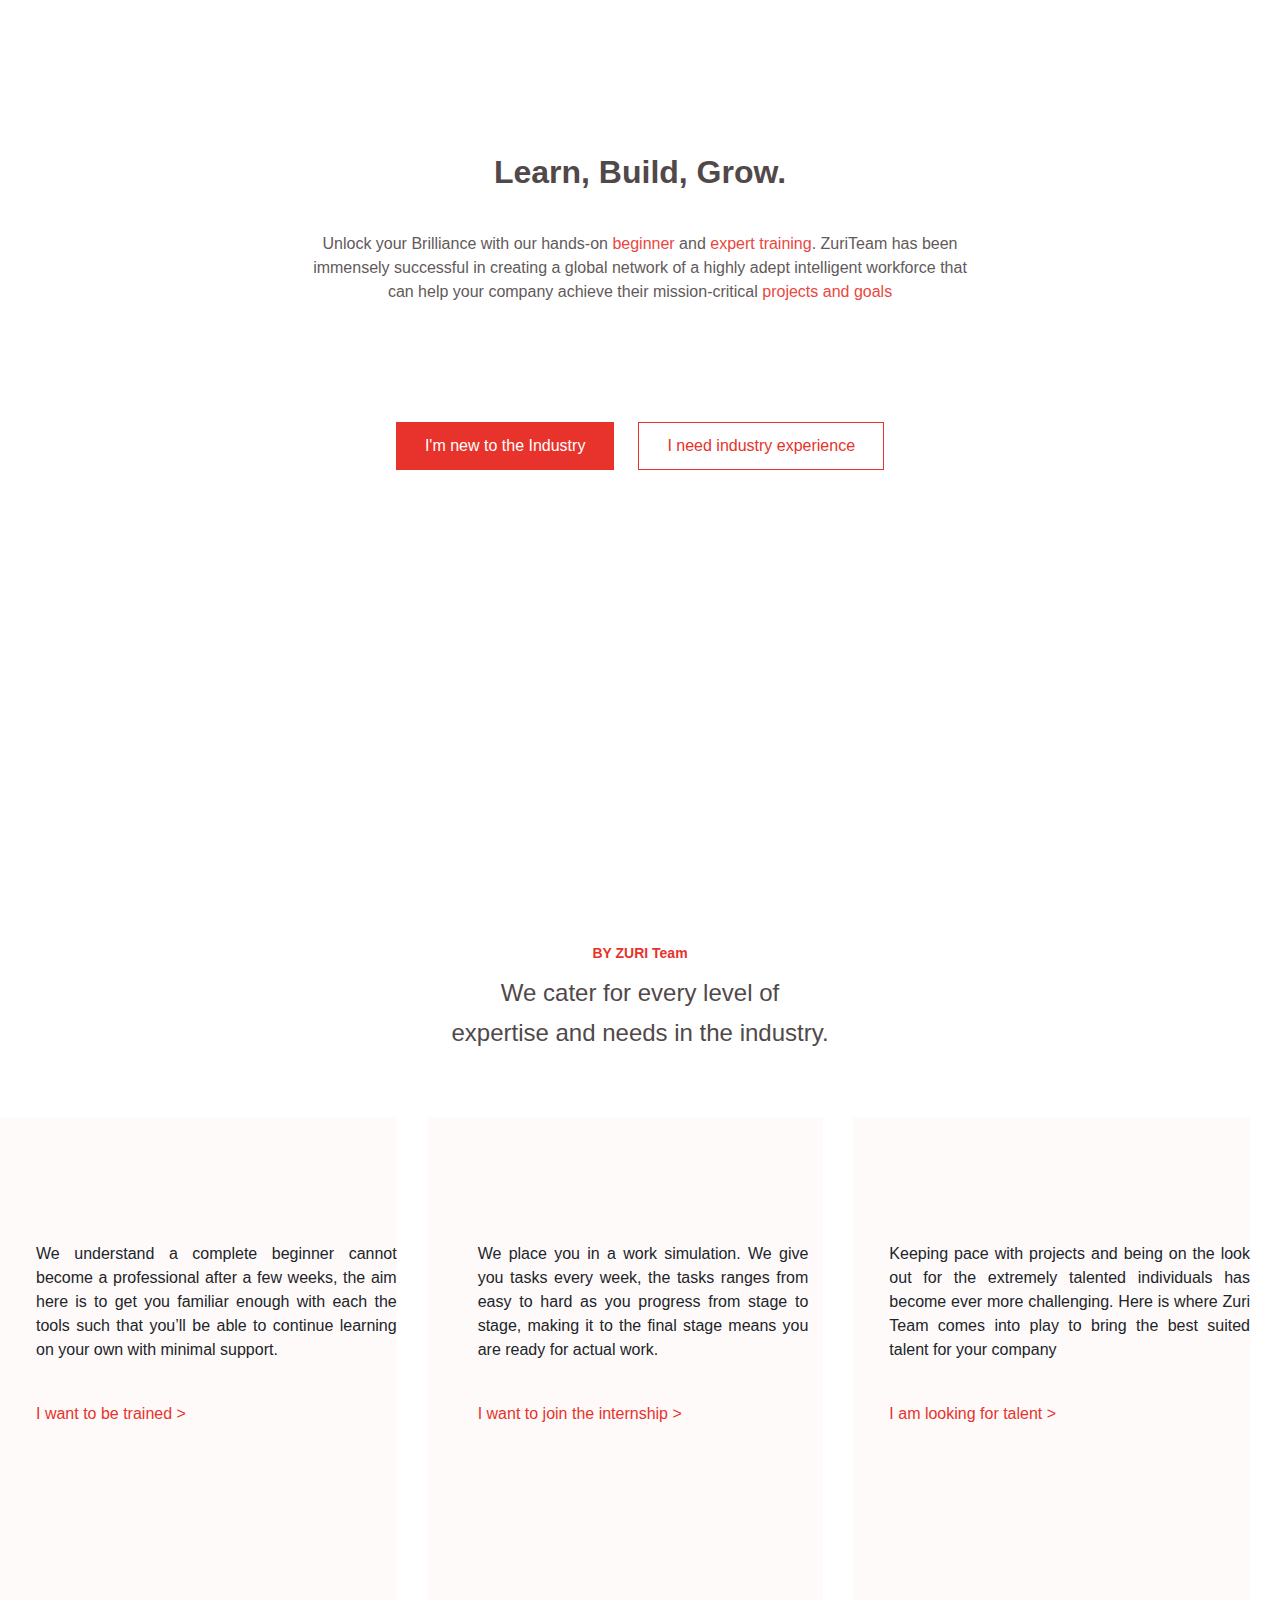
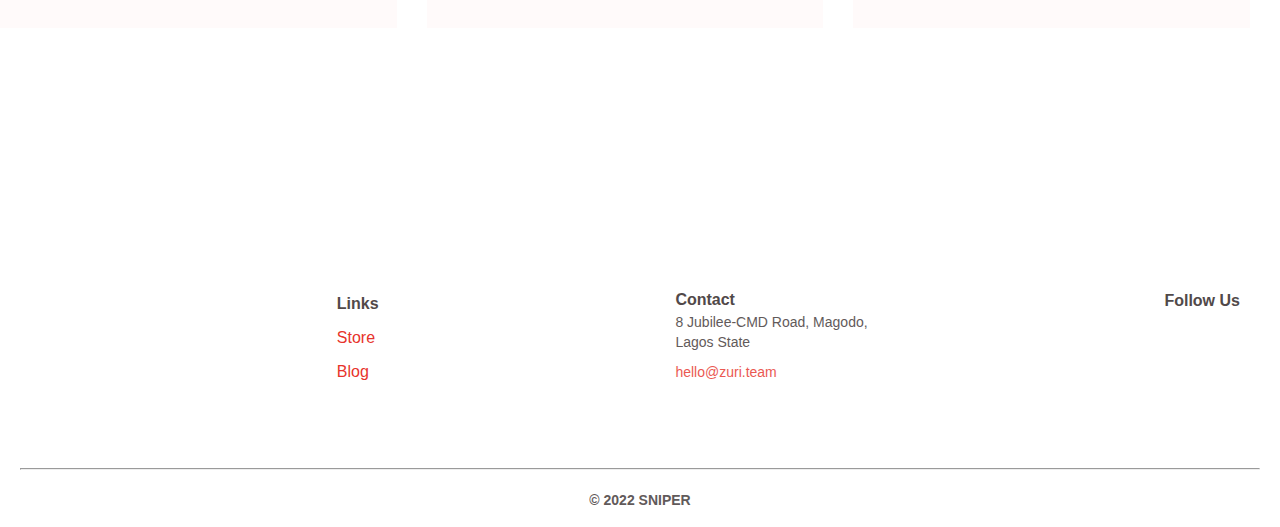
==== index.html @ eecaec51 "first commit" ====
<!DOCTYPE html>
<html lang="en">

<head>
    <meta charset="UTF-8">
    <meta http-equiv="X-UA-Compatible" content="IE=edge">
    <meta name="viewport" content="width=device-width, initial-scale=1.0">
    <link rel="stylesheet" href="style.css">
    <title>ZURI| Learn, Buid, Grow.</title>
</head>

<body>

    <main>
        <section class="section-1">
            <div class="center">
                <img src="https://zuri.team/img/zuri-logo-full.svg" alt="" class="logo">
            </div>
            <div class="section-1-desc">
                <h1>Learn, Build, Grow.</h1>
                <p>Unlock your Brilliance with our hands-on <a href="#">beginner</a> and <a href="#">expert
                        training</a>.
                    ZuriTeam has been immensely successful in creating a global network of a highly adept intelligent
                    workforce that can help your company achieve their mission-critical <a href="#">projects and
                        goals</a>
                </p>
            </div>


            <div class="btn">
                <a href="#" class="red">I'm new to the Industry</a> <br>
                <a href="#" class="white">I need industry experience</a>
            </div>
        </section>

        <section class="section-2">
            <div class="section-2-desc">
                <h4>BY ZURI Team</h4>
                <p>We cater for every level of <br> expertise and needs in the industry.</p>
            </div>


            <div class="cards">
                <div class="card">
                    <img src="https://res.cloudinary.com/dafsch2zs/image/upload/v1596628122/Zuri%20Landing/left_bvmv7q.png" alt="" class="bg">
                    <div class="card-one">
                        <img src="https://zuri.team/img/zuri-training-img.svg" alt="" class="training">
                        <p>We understand a complete beginner cannot become a professional after a few weeks, the aim here is
                            to get you familiar enough with each the tools such that you’ll be able to continue learning on
                            your own with minimal support.</p>
    
                        <a href="#">I want to be trained ></a>
                    </div>
                </div>
                
                <div class="card">
                    <div class="card-two">
                        <img src="https://zuri.team/img/zuri-internship-img.svg" alt="" class="internship">
                        <p>We place you in a work simulation. We give you tasks every week, the tasks ranges from easy to
                            hard as you progress from stage to stage, making it to the final stage means you are ready for
                            actual work.</p>
    
                        <a href="#">I want to join the internship ></a>
                    </div>
                </div>
                
                <div class="card">
                    <img src="https://res.cloudinary.com/dafsch2zs/image/upload/v1596628122/Zuri%20Landing/right_yz6hn3.png" alt="" class="bg2">
                    <div class="card-three">
                        <img src="https://zuri.team/img/zuri-talent-img.svg" alt="" class="talent">
                        <p>Keeping pace with projects and being on the look out for the extremely talented individuals has
                            become ever more challenging. Here is where Zuri Team comes into play to bring the best suited
                            talent for your company</p>
    
                        <a href="#">I am looking for talent ></a>
                    </div>
                </div>
                
            </div>
        </section>

        <footer>
            <div class="footer-body">
                <img src="https://zuri.team/img/zuri-logo-full.svg" alt="" class="logo">

                <div class="links">
                    <h5>Links</h5>
                    <ul>
                        <li><a href="#">Store</a></li>
                        <li><a href="#">Blog</a></li>
                    </ul>
                </div>

                <div class="contact">
                    <h5>Contact</h5>
                    <ul>
                        <li>8 Jubilee-CMD Road, Magodo,<br> Lagos State</li>
                        <li><a href="#">hello@zuri.team</a></li>
                    </ul>
                </div>

                <div class="socials">
                    <h5>Follow Us</h5>
                    <a href="#">
                        <img src="https://zuri.team/img/fb.png" alt="">
                    </a>
                    <a href="#">
                        <img src="https://zuri.team/img/twitter.png" alt="">
                    </a>
                    <a href="#">
                        <img src="https://zuri.team/img/IG.png" alt="">
                    </a>
                    <a href="#">
                        <img src="https://zuri.team/img/in.png" alt="">
                    </a>
                </div>
            </div>

            <div>
                <hr class="line">
            </div>

            <div class="footer-bottom">
                <p> © 2022 SNIPER </p>
            </div>
        </footer>
    </main>
</body>

</html>
---- style.css ----
@import url('http://fonts.cdnfonts.com/css/averta-blackitalic');
*{
    margin: 0;
    padding: 0;
    box-sizing: border-box;
}

body{
    font-size: 1rem;
    font-weight: 400;
    line-height: 1.5;
    text-align: left;
    color: #212529;
    text-align: left;
    background-color: #fff;
    font-family: 'Averta-Regular', sans-serif;
}

.section-1{
    height: 800px;
    background-image: url(https://zuri.team/img/hero-bg.svg);
    background-size: cover;
    background-position: center center;
    background-repeat: no-repeat;
}

.center{
    margin: auto;
    display: flex;
    padding-top: 69px;
    margin-bottom: 69px;
}

.center img{
    margin: auto;
}

img{
    vertical-align: middle;
    border-style: none;
}

.section-1-desc{
    padding: 10px;
    max-width: 700px;
    margin: 0 auto;
    text-align: center;
    /* font-family: ; */
}

.section-1-desc h1{
    font-size: 32px;
    line-height: 48px;
    text-align: center;
    font-weight: 800;
    color: #514949;
    margin-bottom: 36px;
}

.section-1-desc p{
    font-size: 16px;
    line-height: 24px;
    color: #514949;
    opacity: .9;
}

p{
    margin-bottom: 1rem;
}

a{
    color: #e7332b;
    text-decoration: none;
}

.btn{
    margin-top: 92px;
    display: flex;
    justify-content: center;
    align-items: center;
}

.red {
    cursor: pointer;
    background-color: #e7332b;
    color: #fff;
    margin-right: 24px;
    padding: 11px 28px;
    border: 1px solid #e7332b;
}

.red:hover,
.red:focus{
    background-color: #fff;
    color: #e7332b;
}

.section-2{
    margin: 0 auto;
    padding-top: 0;
    max-width: 1440px;
    text-align: center;
    width: 100%;
    padding-left: 15px;
    padding-right: 15px;
}

.section-2-desc h4{
    font-size: 14px;
    line-height: 24px;
    color: #e7332b;
    margin-top: 141px;
}

.section-2-desc p{
    font-size: 24px;
    line-height: 40px;
    text-align: center;
    color: #514949;
    margin-top: 8px;
    margin-bottom: 64px;
}

.white{
    cursor: pointer;
    background-color: #fff;
    color: #e7332b;
    padding: 11px 28px;
    border: 1px solid #e7332b;
}

.white:hover,
.white:focus{
    background-color: #e7332b;
    color: #fff;
}

.cards{
    display: flex;
    justify-content: space-evenly;
    align-items: center;
    /* flex-wrap: wrap; */
    /* width: 80%; */
    margin: 0 auto;
    margin-right: -15px;
    margin-left: -15px;
}

.card{
    position: relative;
    z-index: 1;
    height: 511px;
    width: 70%;
    margin-right: 30px;
    /* border: 1px solid red; */
    background-color: #fffafa;
    padding: 61px 0px 82px 36px;
}

.bg{
    width: 100%;
    position: absolute;
    left: -120px;
    top: -75px;
    z-index: -1;
}

.card-one,
.card-two,
.card-three{
    text-align: justify;
}

.card-one p,
.card-two p,
.card-three p{
    margin-top: 40px;
    margin-bottom: 40px;
}

.card-two{
    position: relative;
    /* width: 100%; */
    padding-right: 15px;
    padding-left: 15px;
}

.bg2{
    width: 90%;
    position: absolute;
    right: -120px;
    top: -75px;
    z-index: -1;
}

footer{
    margin-top: 215px;
    max-width: 1240px;
    margin-left: auto;
    margin-right: auto;
    display: block;
}

.footer-body{
    display: flex;
    justify-content: space-between;
    align-items: center;
    flex-wrap: wrap;
    margin-bottom: 56px;
    padding: 20px;
}

.footer-body h5{
    font-size: 16px;
    font-weight: bold;
    line-height: 24px;
    color: #514949; 
}

footer .logo{
    margin-bottom: 40px;
}

.links{
    margin-top: 20px;
}

.contact{
    margin-top: 25px;
}

.socials{
    margin-bottom: 30px;
}

.links li{
    list-style: none;
    margin-top: 10px;
}

.contact li{
    font-size: 14px;
    line-height: 20px;
    color: #514949;
    opacity: .9;
    list-style: none;
    margin-bottom: 10px;
}

.contact a{
    font-size: 14px;
    line-height: 20px;
    opacity: .9;
    list-style: none;
    margin-bottom: 10px;
}

.socials img{
    width: 18px;
    margin-right: 5px;
}

.footer-bottom{
    text-align: center;
    font-size: 14px;
    font-weight: bold;
    color: #514949;
    opacity: .9;
    margin-top: 20px;
}

@media screen and (max-width: 1024px) {
    .bg, .bg2{
        display: none;
    }

    .card:nth-child(1){
        margin-left: 30px;
    }

    footer{
        width: 90%;
    }

}

@media screen and (max-width: 768px) {
    .btn{
        flex-direction: column;
        text-align: center;
    }

    .white{
        padding: 11px 40px;
    }

    .cards{
        flex-direction: column;
    }

    .card{
        width: 90%;
        margin-top: 40px;
        height: 400px;
    }

    .card:nth-child(2),
    .card:nth-child(3){
        margin-left: 30px;
    }

    .footer-body{
        flex-direction: column;
    }

    .footer-body h5{
        font-size: 24px;
    }

    .contact{
        text-align: center;
    }

    .socials{
        margin-top: 20px;
    }

}

@media screen and (max-width: 425px) {
    .card{
        height: 500px;
    }
}
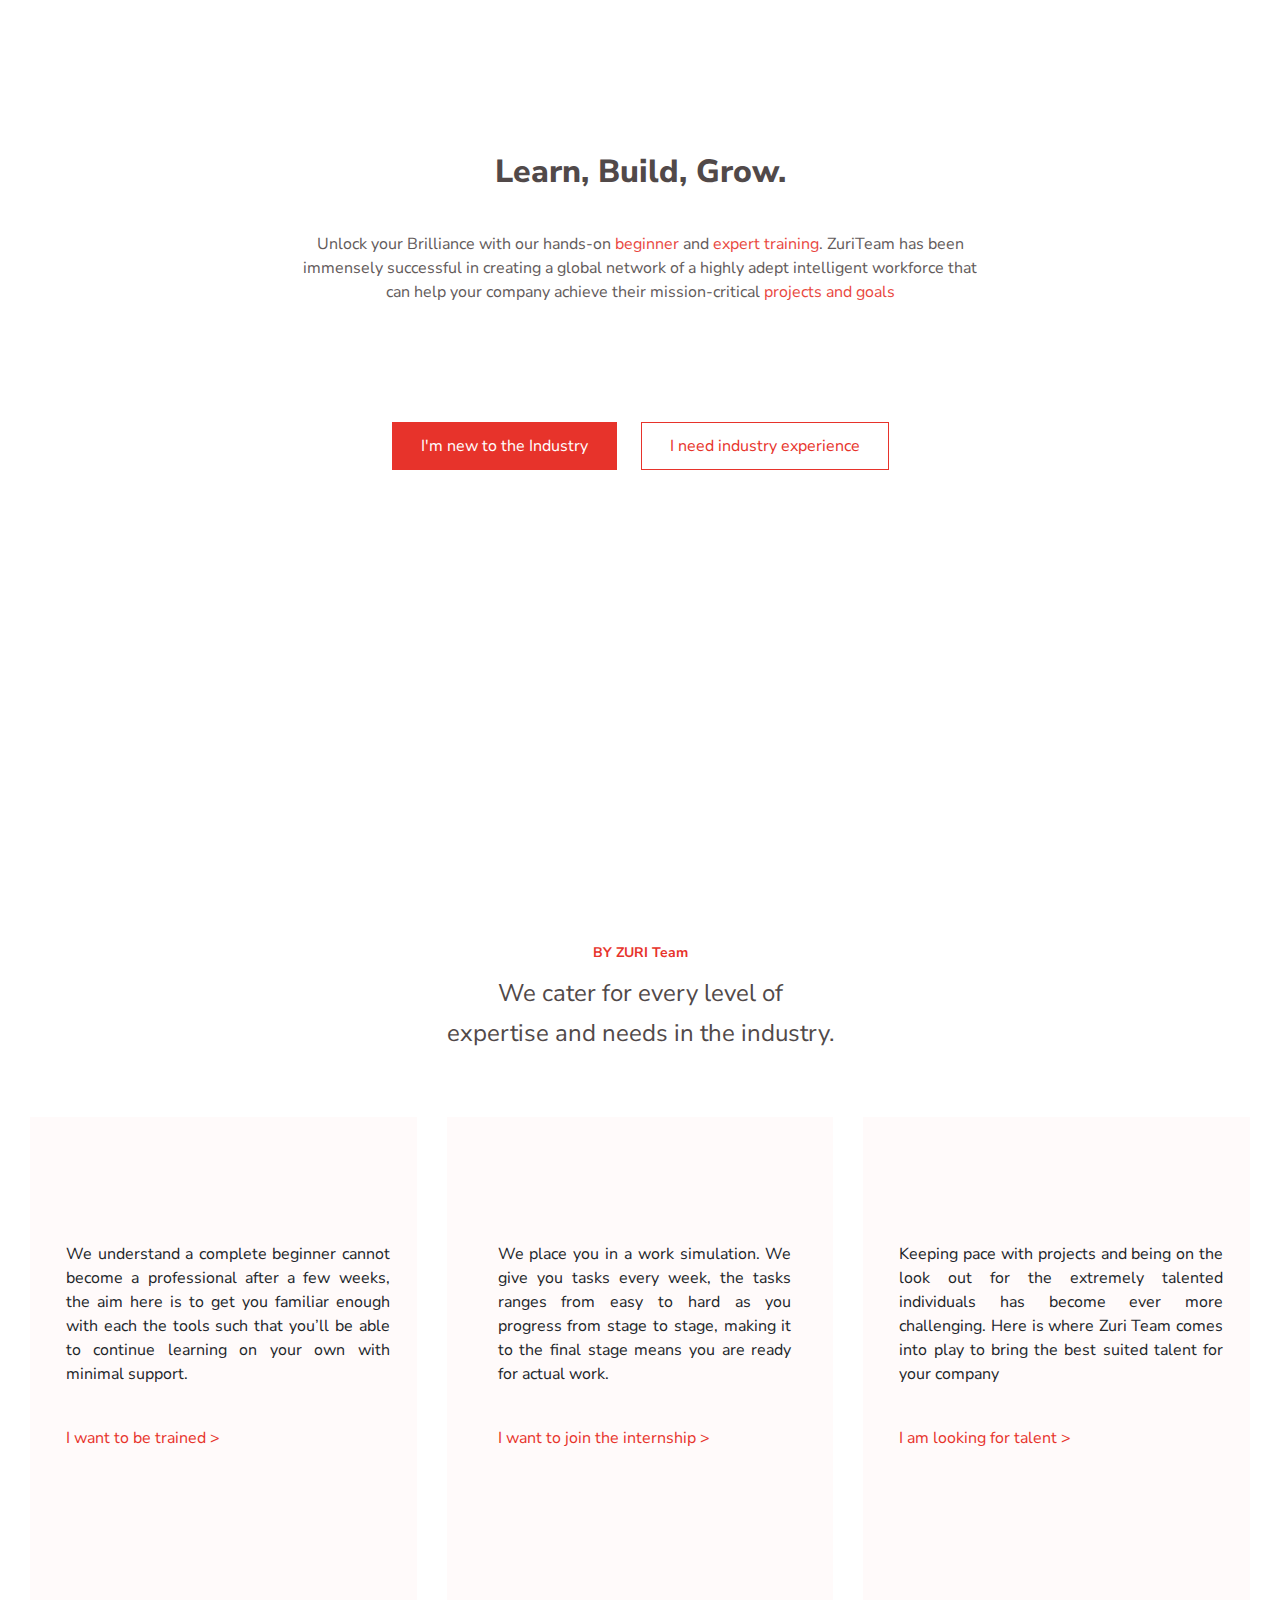
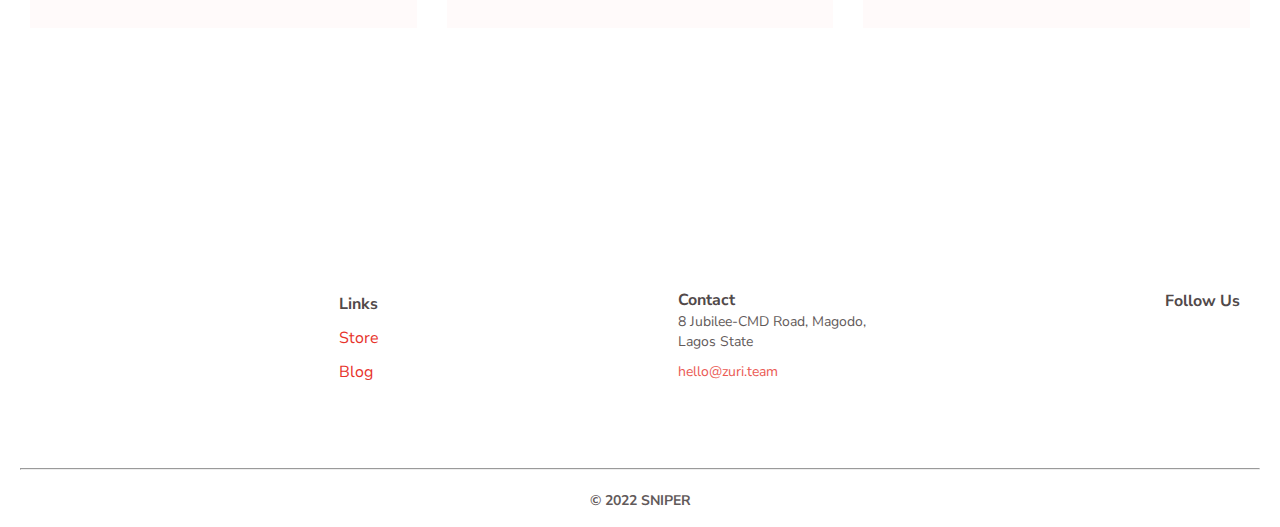
==== commit 86d472c1: "correction" ====
--- a/index.html
+++ b/index.html
@@ -28,7 +28,7 @@
 
 
             <div class="btn">
-                <a href="#" class="red">I'm new to the Industry</a> <br>
+                <a href="./talent.html" class="red">I'm new to the Industry</a> <br>
                 <a href="#" class="white">I need industry experience</a>
             </div>
         </section>
--- a/style.css
+++ b/style.css
@@ -1,4 +1,4 @@
-@import url('http://fonts.cdnfonts.com/css/averta-blackitalic');
+@import url('https://fonts.googleapis.com/css2?family=Nunito+Sans&display=swap');
 *{
     margin: 0;
     padding: 0;
@@ -13,7 +13,7 @@
     color: #212529;
     text-align: left;
     background-color: #fff;
-    font-family: 'Averta-Regular', sans-serif;
+    font-family: 'Nunito Sans', sans-serif;
 }
 
 .section-1{
@@ -154,13 +154,17 @@
     margin-right: 30px;
     /* border: 1px solid red; */
     background-color: #fffafa;
-    padding: 61px 0px 82px 36px;
+    padding: 61px 27px 82px 36px;
+}
+
+.card:nth-child(1){
+    margin-left: 30px;
 }
 
 .bg{
     width: 100%;
     position: absolute;
-    left: -120px;
+    left: -60px;
     top: -75px;
     z-index: -1;
 }
@@ -188,7 +192,7 @@
 .bg2{
     width: 90%;
     position: absolute;
-    right: -120px;
+    right: -50px;
     top: -75px;
     z-index: -1;
 }
@@ -278,6 +282,10 @@
         margin-left: 30px;
     }
 
+    .card{
+        padding: 61px 20px 82px 36px;
+    }
+
     footer{
         width: 90%;
     }
@@ -330,5 +338,11 @@
 @media screen and (max-width: 425px) {
     .card{
         height: 500px;
+        padding: 61px 0px 82px 36px;
+    }
+
+    .card-one,
+    .card-three{
+        margin-right: 20px;
     }
 }